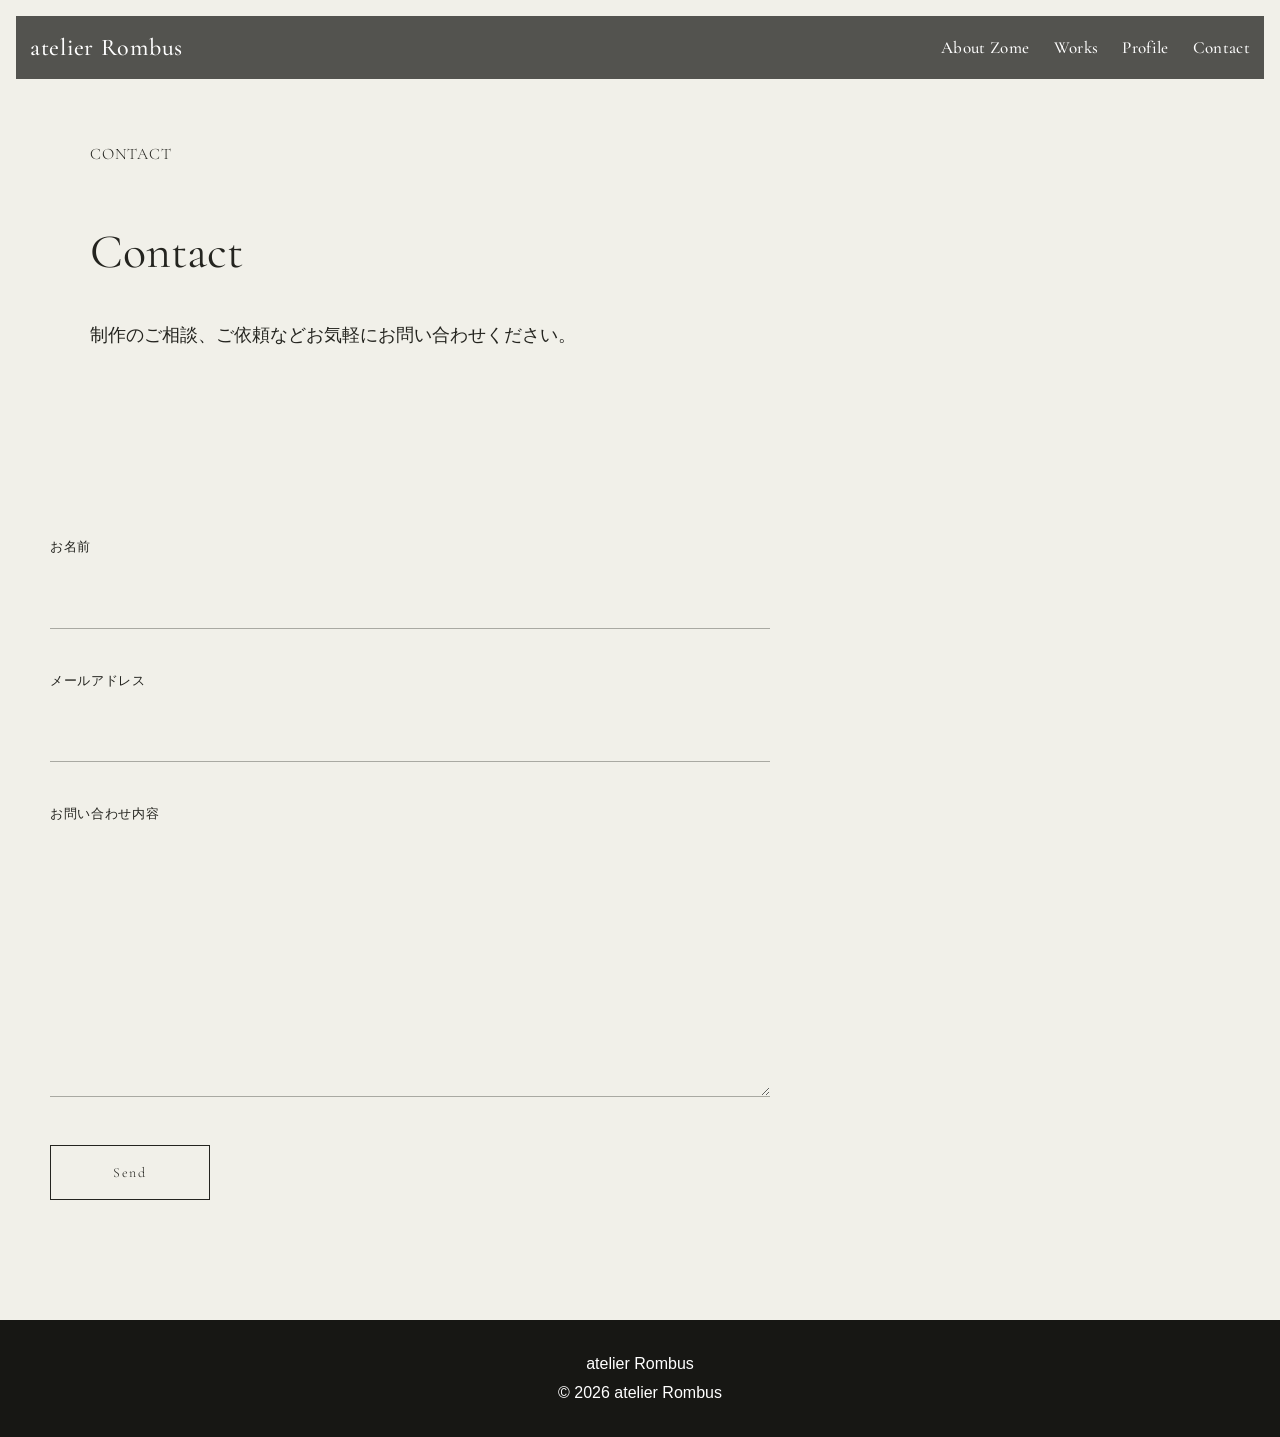
==== contact.html @ 57597d6b "Complete responsive site and navigation" ====
<!DOCTYPE html>
<html lang="ja">
<head>
  <meta charset="UTF-8">

  <meta
    name="viewport"
    content="width=device-width, initial-scale=1.0"
  >

  <meta
    name="description"
    content="atelier Rombusへのお問い合わせはこちらから。"
  >

  <title>Contact | atelier Rombus</title>

  <link rel="preconnect" href="https://fonts.googleapis.com">
  <link rel="preconnect" href="https://fonts.gstatic.com" crossorigin>

  <link
    href="https://fonts.googleapis.com/css2?family=Cormorant+Garamond:wght@300;400;500&family=Noto+Serif+JP:wght@300;400;500&display=swap"
    rel="stylesheet"
  >

  <link rel="stylesheet" href="css/style.css">
</head>

<body>

  <!-- Header -->
  <!-- Header -->
<header class="header">

  <a class="header-logo" href="index.html">
    atelier Rombus
  </a>

  <button
    class="menu-button"
    type="button"
    aria-label="メニューを開く"
    aria-expanded="false"
    aria-controls="global-nav"
  >
    <span></span>
    <span></span>
    <span></span>
  </button>

  <nav
    class="global-nav"
    id="global-nav"
    aria-label="メインナビゲーション"
  >
    <ul>
      <li><a href="index.html#zome">About Zome</a></li>
      <li><a href="index.html#works">Works</a></li>
      <li><a href="profile.html">Profile</a></li>
      <li><a href="contact.html">Contact</a></li>
    </ul>
  </nav>

</header>


  <main>

    <!-- Contact Intro -->
    <section class="zome-intro">
      <div class="section-inner">

        <p class="section-label">
          CONTACT
        </p>

        <h1>
          Contact
        </h1>

        <p class="zome-lead">
          制作のご相談、ご依頼などお気軽にお問い合わせください。
        </p>

      </div>
    </section>


    <!-- Contact Form -->
    <section class="contact-section contact-page">
      <div class="section-inner">

        <form class="contact-form">

          <div class="form-group">
            <label for="name">お名前</label>
            <input
              type="text"
              id="name"
              name="name"
              required
            >
          </div>

          <div class="form-group">
            <label for="email">メールアドレス</label>
            <input
              type="email"
              id="email"
              name="email"
              required
            >
          </div>

          <div class="form-group">
            <label for="message">お問い合わせ内容</label>
            <textarea
              id="message"
              name="message"
              rows="8"
              required
            ></textarea>
          </div>

          <div class="form-submit">
            <button type="submit">
              Send
            </button>
          </div>

        </form>

      </div>
    </section>

  </main>


  <!-- Footer -->
  <footer class="footer">
    <div class="section-inner">

      <p class="footer-logo">
        atelier Rombus
      </p>

      <p class="footer-copy">
        &copy; 2026 atelier Rombus
      </p>

    </div>
  </footer>
<script>
  const menuButton = document.querySelector(".menu-button");
  const globalNav = document.querySelector(".global-nav");

  menuButton.addEventListener("click", () => {
    menuButton.classList.toggle("is-open");
    globalNav.classList.toggle("is-open");

    const isOpen = menuButton.classList.contains("is-open");
    menuButton.setAttribute("aria-expanded", isOpen);
  });
</script>
</body>
</html>
---- css/style.css ----
@charset "UTF-8";

/* =========================
   Base
========================= */

:root {
  --color-white: #ffffff;
  --color-black: #171714;
  --color-text: #24241f;
  --color-bg: #f1f0e9;
  --color-line: rgba(255, 255, 255, 0.75);
  --font-serif: "Cormorant Garamond", serif;
  --font-sans: "Noto Sans JP", sans-serif;
}

*,
*::before,
*::after {
  box-sizing: border-box;
}

html {
  scroll-behavior: smooth;
}

body {
  margin: 0;
  color: var(--color-text);
  background: var(--color-bg);
  font-family: var(--font-sans);
  font-weight: 300;
  line-height: 1.8;
}

img {
  display: block;
  width: 100%;
}

a {
  color: inherit;
  text-decoration: none;
}

ul {
  margin: 0;
  padding: 0;
  list-style: none;
}

button {
  padding: 0;
  border: 0;
  background: transparent;
  color: inherit;
  font: inherit;
}


/* =========================
   Header
========================= */

.header {
  position: fixed;
  z-index: 100;
  top: 16px;
  right: 16px;
  left: 16px;

  display: flex;
  align-items: center;
  justify-content: space-between;

  padding: 10px 14px;

  background: rgba(23, 23, 20, 0.72);

  color: var(--color-white);
  text-shadow: none;
}

.header.is-dark {
  color: var(--color-white);
}

.header.is-dark .menu-button span {
  background: var(--color-white);
}

.header-logo {
  display: inline-block;
  font-family: var(--font-serif);
  font-size: 24px;
  font-weight: 500;
  letter-spacing: 0.03em;
}

.global-nav ul {
  display: flex;
  gap: 24px;
}

.global-nav a {
  display: block;
  padding: 4px 0;
  font-family: var(--font-serif);
  font-size: 17px;
  font-weight: 500;
  line-height: 1.5;
  letter-spacing: 0.02em;
  transition: opacity 0.3s ease;
}

.global-nav a:hover {
  opacity: 0.6;
}

.menu-button {
  display: none;
}

.header.is-dark {
  color: #222;
  text-shadow: none;
}


/* =========================
   Hero
========================= */

.hero {
  position: relative;
  min-height: 100svh;
  overflow: hidden;
  color: var(--color-white);
  background: #333;
}

.hero-slides {
  position: absolute;
  inset: 0;
}

.hero-image {
  position: absolute;
  inset: 0;
  width: 100%;
  height: 100%;
  object-fit: cover;
  object-position: center;

  opacity: 0;
  transition: opacity 1.5s ease;
}

.hero-image.is-active {
  opacity: 1;
}

/* Hero slide dots */
.hero-dots {
  position: absolute;
  z-index: 3;
  left: 50%;
  bottom: 32px;
  transform: translateX(-50%);

  display: flex;
  gap: 10px;
}

.hero-dot {
  width: 7px;
  height: 7px;
  border-radius: 50%;

  background: rgba(255, 255, 255, 0.45);
  transition: background 0.4s ease, transform 0.4s ease;
}

.hero-dot.is-active {
  background: #fff;
  transform: scale(1.25);
}

.hero-overlay {
  position: absolute;
  inset: 0;
  background:
    linear-gradient(
      90deg,
      rgba(0, 0, 0, 0.52) 0%,
      rgba(0, 0, 0, 0.22) 38%,
      rgba(0, 0, 0, 0.03) 70%
    );
}

.hero-content {
  position: relative;
  z-index: 2;
  display: flex;
  min-height: 100svh;
  align-items: center;
  padding: 60px 7vw 120px 8vw;
}

.hero-copy {
  width: min(520px, 48vw);
  padding: 38px 42px 40px;
  border: 2px solid rgba(255,255,255,.9);
  border-radius: 28px;
}

.hero-small-title {
  margin: 0 0 2px;
  font-family: var(--font-serif);
  font-size: clamp(20px, 2vw, 30px);
  font-weight: 300;
  line-height: 1;
}

.hero-title {
  margin: 0 0 26px;
  font-family: var(--font-serif);
  font-size: clamp(72px, 9vw, 138px);
  font-weight: 300;
  line-height: 0.84;
  letter-spacing: -0.04em;
}

.hero-category {
  margin: 0 0 10px;
  font-family: var(--font-serif);
  font-size: 12px;
  font-weight: 500;
  letter-spacing: 0.03em;
}

.hero-catch {
  margin: 0 0 12px;
  font-size: clamp(24px, 2.6vw, 38px);
  font-weight: 500;
  line-height: 1.35;
  letter-spacing: 0.04em;
}

.hero-description {
  margin: 0 0 22px;
  font-size: 12px;
  line-height: 1.9;
}

.hero-link {
  position: relative;
  display: inline-block;
  padding-bottom: 5px;
  font-size: 13px;
  letter-spacing: 0.08em;
}

.hero-link::after {
  position: absolute;
  right: 0;
  bottom: 0;
  left: 0;
  height: 1px;
  background: var(--color-white);
  content: "";
  transform-origin: left;
  transition: transform 0.3s ease;
}

.hero-link:hover::after {
  transform: scaleX(0.45);
}

.photo-link {
  position: absolute;
  bottom: 32px;
  left: 13vw;
  z-index: 3;
  display: grid;

  width: 150px;
  height: 48px;

  place-items: center;

  border: 2px solid rgba(255, 255, 255, 0.8);
  border-radius: 999px;

  font-size: 15px;

  letter-spacing: 0.08em;
}

.photo-link:hover {
  background: var(--color-white);
  color: var(--color-black);
}

.scroll {
  position: absolute;
  right: 24px;
  bottom: 20px;
  z-index: 3;
  display: flex;
  align-items: center;
  gap: 10px;
  writing-mode: vertical-rl;
}

.scroll span:first-child {
  font-family: var(--font-serif);
  font-size: 11px;
  letter-spacing: 0.12em;
}

.scroll-line {
  display: block;
  width: 1px;
  height: 48px;
  background: rgba(255, 255, 255, 0.8);
}


/* =========================
   Common section
========================= */

.section-inner {
  width: min(1180px, calc(100% - 48px));
  margin-inline: auto;
}

.section-inner.narrow {
  width: min(760px, calc(100% - 48px));
}

.section-label {
  margin: 0 0 4px;
  font-family: var(--font-serif);
  font-size: 16px;
  letter-spacing: 0.05em;
}

.section-title {
  margin: 0;
  font-family: var(--font-serif);
  font-size: clamp(42px, 5vw, 72px);
  font-weight: 300;
  line-height: 1;
}


/* =========================
   Zome
========================= */

.zome-section {
  padding: 140px 0;
}

.zome-heading {
  margin-bottom: 70px;
}

.zome-content {
  display: grid;
  grid-template-columns: minmax(0, 1.15fr) minmax(300px, 0.85fr);
  align-items: center;
  gap: clamp(40px, 7vw, 100px);
}

.zome-image-wrap {
  overflow: hidden;
  border-radius: 2px;
}

.zome-image {
  aspect-ratio: 5 / 4;
  object-fit: cover;
}

.zome-text {
  font-size: 15px;
}

.zome-text p {
  margin: 0 0 24px;
}

.text-link {
  position: relative;
  display: inline-block;
  margin-top: 14px;
  padding-bottom: 5px;
  font-family: var(--font-serif);
  font-size: 17px;
  letter-spacing: 0.04em;
}

.text-link::after {
  position: absolute;
  right: 0;
  bottom: 0;
  left: 0;
  height: 1px;
  background: currentColor;
  content: "";
}


/* =========================
   Works
========================= */

.works-section {
  padding: 140px 0 160px;
  background: #272722;
  color: var(--color-white);
}

.works-grid {
  display: grid;
  grid-template-columns: repeat(3, 1fr);
  gap: 28px;
  margin-top: 70px;
}

.work-card {
  display: block;
  color: inherit;
  text-decoration: none;
  overflow: hidden;
}

.work-card-image {
  position: relative;
  overflow: hidden;
  aspect-ratio: 4 / 5;
}

.work-card-image img {
  width: 100%;
  height: 100%;
  object-fit: cover;
  transition: transform .6s ease;
}

.work-card:hover img {
  transform: scale(1.05);
}

.work-number {
  margin: 18px 0 10px;
  font-family: var(--font-serif);
  font-size: 16px;
  letter-spacing: .18em;
  opacity: .55;
}

.work-card h3 {
  margin: 0;
  font-family: var(--font-serif);
  font-size: clamp(26px, 3vw, 38px);
  font-weight: 300;
  line-height: 1.2;
}

/* =========================
   Profile
========================= */

.profile-section {
  padding: 150px 0;
  background: var(--color-bg);
}

.profile-heading {
  margin-bottom: 70px;
}

.profile-content {
  display: grid;
  grid-template-columns: 1.15fr 0.85fr;
  align-items: center;
  gap: clamp(50px, 8vw, 110px);
}

.profile-image-wrap {
  overflow: hidden;
}

.profile-image {
  display: block;
  width: 100%;
  aspect-ratio: 16 / 10;
  object-fit: cover;
  object-position: center;
}

.profile-body {
  max-width: 520px;
}

.profile-role {
  margin: 0 0 18px;
  font-family: var(--font-serif);
  font-size: 16px;
  letter-spacing: 0.08em;
  opacity: 0.7;
}

.profile-lead {
  margin: 0 0 32px;
  font-family: var(--font-serif);
  font-size: clamp(24px, 2.6vw, 38px);
  font-weight: 300;
  line-height: 1.6;
}

.profile-text {
  margin: 0 0 24px;
  color: #555;
  font-size: 16px;
  line-height: 2.2;
}


/* =========================
   Contact
========================= */

.contact-section {
  position: relative;
  overflow: hidden;
  padding: 150px 0;
  background:
    linear-gradient(
      rgba(31, 31, 27, 0.82),
      rgba(31, 31, 27, 0.82)
    ),
    url("../images/hero-main.jpg") center / cover;
  color: var(--color-white);
  text-align: center;
}

.contact-section .section-label {
  margin-bottom: 8px;
}

.contact-section .section-title {
  margin-bottom: 44px;
}

.contact-lead {
  margin: 0 0 24px;
  font-family: var(--font-serif);
  font-size: clamp(26px, 3vw, 40px);
  font-weight: 300;
  line-height: 1.6;
}

.contact-text {
  max-width: 620px;
  margin: 0 auto 40px;
  font-size: 15px;
  line-height: 2;
}

.contact-button {
  display: inline-flex;
  min-width: 220px;
  min-height: 58px;
  align-items: center;
  justify-content: center;
  gap: 18px;
  border: 1px solid rgba(255, 255, 255, 0.85);
  border-radius: 999px;
  font-family: var(--font-serif);
  font-size: 18px;
  letter-spacing: 0.08em;
  transition:
    background 0.3s ease,
    color 0.3s ease,
    transform 0.3s ease;
}

.contact-button span {
  transition: transform 0.3s ease;
}

.contact-button:hover {
  background: var(--color-white);
  color: var(--color-black);
  transform: translateY(-2px);
}

.contact-button:hover span {
  transform: translateX(6px);
}


/* =========================
   Footer
========================= */

.footer {
  padding: 30px 24px;
  background: var(--color-black);
  color: var(--color-white);
  text-align: center;
}

.footer p {
  margin: 0;
}

/* =========================
   Scroll Animation
========================= */

.fade-up {
  opacity: 0;
  transform: translateY(40px);
  transition:
    opacity 0.8s ease,
    transform 0.8s ease;
}

.fade-up.is-visible {
  opacity: 1;
  transform: translateY(0);
}

/* =========================
   Tablet
========================= */

@media (max-width: 900px) {

  .header {
    top: 22px;
    right: 22px;
    left: 22px;
    display: flex;
    align-items: center;
    justify-content: space-between;
  }

  .header-logo {
    margin: 0;
    font-size: 19px;
  }

  .menu-button {
    position: relative;
    z-index: 102;
    display: flex;
    width: 36px;
    height: 30px;
    flex-direction: column;
    justify-content: center;
    gap: 6px;
    cursor: pointer;
  }

  .menu-button span {
    display: block;
    width: 100%;
    height: 1px;
    background: var(--color-white);
    transition:
      transform 0.3s ease,
      opacity 0.3s ease;
  }

  .menu-button.is-open span:nth-child(1) {
    transform: translateY(7px) rotate(45deg);
  }

  .menu-button.is-open span:nth-child(2) {
    opacity: 0;
  }

  .menu-button.is-open span:nth-child(3) {
    transform: translateY(-7px) rotate(-45deg);
  }

  .global-nav {
  position: fixed;
  inset: 0;
  z-index: 101;
  display: grid;
  place-items: center;
  background: rgba(23, 23, 20, 0.96);
  color: var(--color-white);
  opacity: 0;
  pointer-events: none;
  transition: opacity 0.3s ease;
}

.global-nav.is-open {
  opacity: 1;
  pointer-events: auto;
}

.global-nav ul {
  display: block;
  text-align: center;
}

.global-nav li {
  margin-bottom: 18px;
}

.global-nav li:last-child {
  margin-bottom: 0;
}

.global-nav a {
  padding: 8px;
  font-size: 34px;
}

  .photo-link {
    left: 24px;
  }

  .zome-content {
    grid-template-columns: 1fr;
  }

  .works-grid {
    grid-template-columns: 1fr;
    gap: 60px;
  }

  .work-card-image {
    aspect-ratio: 16 / 10;
  }

  .profile-content {
  grid-template-columns: 1fr;
  gap: 40px;
}

}

/* =========================
   Scroll Animation
========================= */

.fade-up {
  opacity: 0;
  transform: translateY(40px);
  transition:
    opacity 0.8s ease,
    transform 0.8s ease;
}

.fade-up.is-visible {
  opacity: 1;
  transform: translateY(0);
}

/* =========================
   Smartphone
========================= */

@media (max-width: 600px) {

  .hero {
    min-height: 100svh;
  }

  .hero-image {
    object-position: 57% center;
  }

  .hero-image-zome {
  object-position: 50% center;
  }

  .hero-overlay {
    background:
      linear-gradient(
        180deg,
        rgba(31, 31, 27, 0.72) 10%,
        rgba(31, 31, 27, 0.58) 100%
      );
  }

.hero-content {
  padding: 60px 6vw 100px;
}

.hero-copy {
  width: min(100%, 260px);
  border: 2px solid rgba(255, 255, 255, 0.9);
  padding: 38px 14px;
}

  .hero-small-title {
    font-size: 19px;
  }

  .hero-title {
  margin-bottom: 22px;
  font-size: clamp(60px, 19vw, 86px);
}

  .hero-category {
    font-size: 10px;
    line-height: 1.5;
  }

  .hero-catch {
  font-size: 27px;
  line-height: 1.45;
}

 .hero-description {
  font-size: 12px;
  line-height: 1.8;
}

  .hero-description br {
    display: none;
  }

  .photo-link {
    bottom: 24px;
    left: 18px;
    width: 116px;
    height: 38px;
  }

  .scroll {
    right: 14px;
  }

  .zome-section,
  .works-section,
  .profile-section,
  .contact-section {
    padding: 95px 0;
  }

  .section-inner,
  .section-inner.narrow {
    width: min(100% - 36px, 1180px);
  }

  .zome-heading {
    margin-bottom: 45px;
  }

  .zome-content {
    gap: 34px;
  }

  .profile-text {
    margin-top: 38px;
    font-size: 14px;
  }

  .contact-section {
  padding: 120px 0;
}

.contact-section .section-title {
  margin-bottom: 32px;
}

.contact-lead {
  font-size: 25px;
}

.contact-text {
  font-size: 14px;
}

.contact-button{
  transition:
    background .3s,
    color .3s,
    transform .3s,
    box-shadow .3s;
}
.contact-button:hover{
  transform: translateY(-2px);
  box-shadow: 0 12px 30px rgba(0,0,0,.18);
}

}
/* ==============================
   Zome Detail
============================== */

.zome-intro {
  padding: 140px 24px 80px;
}

.zome-intro .section-inner,
.zome-gallery .section-inner {
  width: min(1100px, 90%);
  margin: 0 auto;
}

.zome-intro h1 {
  font-family: "Cormorant Garamond", serif;
  font-size: 48px;
  font-weight: 400;
  margin-bottom: 24px;
}

.zome-lead {
  font-size: 18px;
  margin-bottom: 24px;
}

.zome-text {
  max-width: 700px;
  line-height: 2;
}


/* Gallery */

.zome-gallery {
  padding: 40px 24px 120px;
}
/* Zome Structure */

.zome-structure {
  display: grid;
  grid-template-columns: 1fr 1fr;
  gap: 64px;
  align-items: center;
  margin-top: 120px;
}

.zome-structure-image img {
  display: block;
  width: 100%;
  height: auto;
}

.zome-structure-text h2 {
  font-family: "Cormorant Garamond", serif;
  font-size: 36px;
  font-weight: 400;
  margin-bottom: 24px;
}

.zome-structure-text p {
  line-height: 2;
}


@media (max-width: 768px) {

  .zome-structure {
    grid-template-columns: 1fr;
    gap: 32px;
    margin-top: 80px;
  }

}

.gallery-wide {
  margin-bottom: 80px;
}

.gallery-wide img {
  display: block;
  width: 100%;
  height: auto;
}

.gallery-pair {
  display: grid;
  grid-template-columns: repeat(2, 1fr);
  gap: 32px;
  margin-bottom: 80px;
}

.gallery-portrait {
  aspect-ratio: 3 / 4;
}

.image-placeholder {
  width: 100%;
  height: 100%;
  display: flex;
  align-items: center;
  justify-content: center;
  background: #e8e5dc;
  color: #777;
  font-size: 14px;
}
.gallery-portrait img {
  width: 100%;
  height: 100%;
  object-fit: cover;
  display: block;
}

/* Smartphone */

@media (max-width: 768px) {

  .zome-intro {
    padding: 110px 20px 60px;
  }

  .zome-intro h1 {
    font-size: 36px;
  }

  .gallery-pair {
    grid-template-columns: 1fr 1fr;
    gap: 12px;
    margin-bottom: 48px;
  }

  .gallery-wide {
    margin-bottom: 48px;
  }

  .zome-gallery {
    padding: 20px 20px 80px;
  }

}
/* ========================================
   Woodworks
======================================== */

.woodworks-pair {
  display: grid;
  grid-template-columns: 1fr 1fr;
  gap: 32px;
  align-items: start;
  margin-bottom: 72px;
}

.woodworks-item {
  width: 100%;
}

.woodworks-item img {
  display: block;
  width: 100%;
  height: auto;
}

.zome-gallery .gallery-wide {
  margin-bottom: 72px;
}

.zome-gallery .gallery-wide img {
  display: block;
  width: 100%;
  height: auto;
}


/* Woodworks Smartphone */
@media (max-width: 768px) {

  .woodworks-pair {
    grid-template-columns: 1fr;
    gap: 32px;
    margin-bottom: 48px;
  }

  .zome-gallery .gallery-wide {
    margin-bottom: 48px;
  }

}

/* Smartphone */
@media (max-width: 768px) {

  .woodworks-pair {
    grid-template-columns: 1fr;
    gap: 24px;
    margin-bottom: 32px;
  }

}
/* ========================================
   Woodworks
======================================== */

.woodworks-pair {
  display: grid;
  grid-template-columns: 1fr 1fr;
  gap: 32px;
  align-items: start;
  margin-bottom: 72px;
}

.woodworks-item {
  width: 100%;
}

.woodworks-item img {
  display: block;
  width: 100%;
  height: auto;
}

.zome-gallery .gallery-wide {
  margin-bottom: 72px;
}

.zome-gallery .gallery-wide img {
  display: block;
  width: 100%;
  height: auto;
}


/* Woodworks Smartphone */
@media (max-width: 768px) {

  .woodworks-pair {
    grid-template-columns: 1fr;
    gap: 32px;
    margin-bottom: 48px;
  }

  .zome-gallery .gallery-wide {
    margin-bottom: 48px;
  }

}
/* ========================================
   Profile
======================================== */

.profile-section {
  padding: 20px 0 120px;
}

.profile-grid {
  display: grid;
  grid-template-columns: 0.9fr 1.1fr;
  gap: 72px;
  align-items: center;
}

.profile-placeholder {
  width: 100%;
  height: 420px;
  display: flex;
  align-items: center;
  justify-content: center;
  background: #e8e6df;
  color: #777;
  font-family: var(--font-serif);
  letter-spacing: 0.15em;
  font-size: 14px;
}

.profile-content h2 {
  margin: 16px 0 8px;
  font-size: 36px;
  font-weight: 400;
}

.profile-role {
  margin-bottom: 32px;
  font-size: 14px;
  letter-spacing: 0.08em;
}

.profile-text p {
  margin-bottom: 20px;
}

.profile-note {
  margin-top: 28px;
  font-size: 12px;
  opacity: 0.6;
}


/* Profile Smartphone */
@media (max-width: 768px) {

  .profile-section {
    padding: 20px 20px 80px;
  }

  .profile-grid {
    grid-template-columns: 1fr;
    gap: 40px;
  }

  .profile-placeholder {
    height: 360px;
  }

  .profile-content h2 {
    font-size: 30px;
  }

}
/* ========================================
   Contact
======================================== */

.contact-page {
  padding: 80px 0 120px;
  background: var(--color-bg);
  background-image: none;
  color: var(--color-text);
  text-align: left;
}

.contact-form {
  max-width: 720px;
  margin: 0;
}

.contact-form,
.contact-form label,
.contact-form input,
.contact-form textarea {
  color: var(--color-text);
}

.form-group {
  margin-bottom: 40px;
}

.form-group label {
  display: block;
  margin-bottom: 12px;
  font-size: 13px;
  letter-spacing: 0.05em;
}

.form-group input,
.form-group textarea {
  display: block;
  width: 100%;
  padding: 14px 0;
  border: none;
  border-bottom: 1px solid rgba(36, 36, 31, 0.35);
  border-radius: 0;
  outline: none;
  background: transparent;
  color: var(--color-text);
  font: inherit;
}

.form-group textarea {
  resize: vertical;
}

.form-group input:focus,
.form-group textarea:focus {
  border-bottom-color: var(--color-text);
}

.form-submit {
  margin-top: 48px;
}

.form-submit button {
  min-width: 160px;
  padding: 14px 32px;
  border: 1px solid var(--color-text);
  background: transparent;
  color: var(--color-text);
  font-family: var(--font-serif);
  font-size: 14px;
  letter-spacing: 0.12em;
  cursor: pointer;
  transition: 0.3s;
}

.form-submit button:hover {
  background: var(--color-text);
  color: var(--color-bg);
}


/* Contact Smartphone */
@media (max-width: 768px) {

  .contact-page {
  padding: 20px 20px 80px;
}

  .form-group {
    margin-bottom: 32px;
  }

  .form-submit button {
    width: 100%;
  }

}
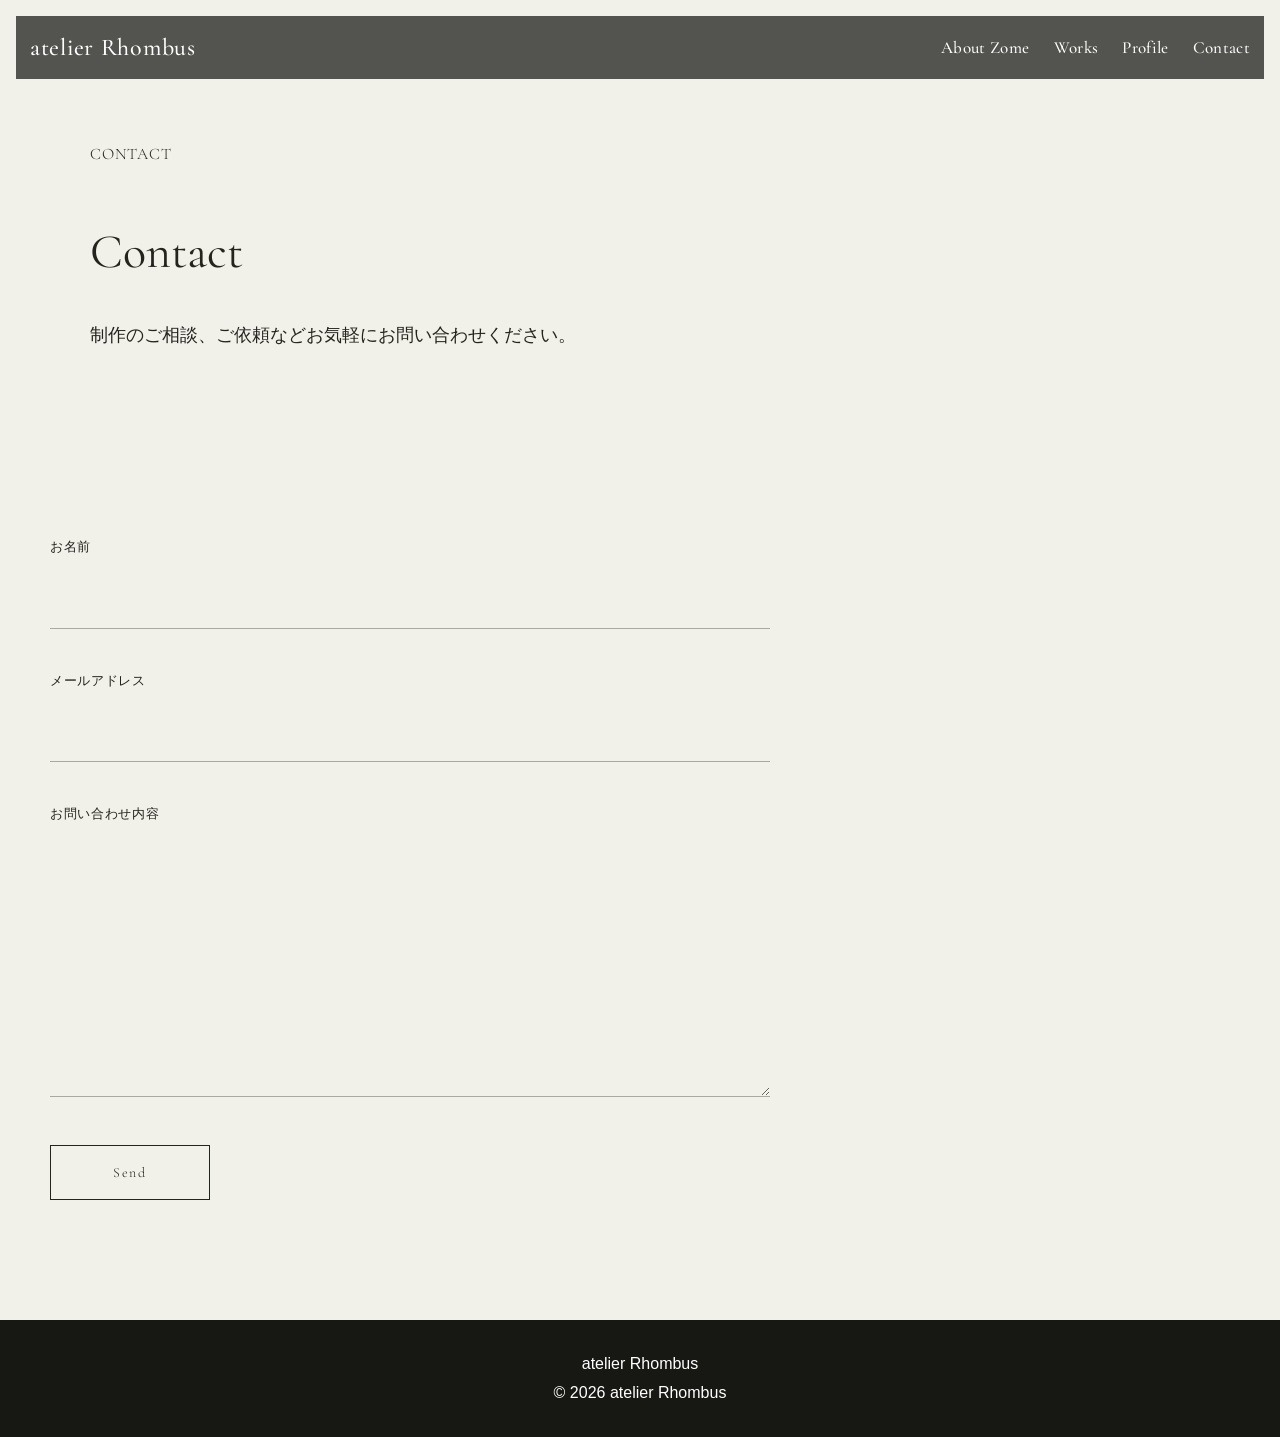
==== commit a2fda382: "Fix Rhombus spelling and hero title sizing" ====
--- a/contact.html
+++ b/contact.html
@@ -10,10 +10,12 @@
 
   <meta
     name="description"
-    content="atelier Rombusへのお問い合わせはこちらから。"
+    content="atelier Rhombusへのお問い合わせはこちらから。"
   >
 
-  <title>Contact | atelier Rombus</title>
+  <title>Contact | atelier Rhombus</title>
+
+  <link rel="icon" type="image/png" href="images/favicon.png">
 
   <link rel="preconnect" href="https://fonts.googleapis.com">
   <link rel="preconnect" href="https://fonts.gstatic.com" crossorigin>
@@ -33,7 +35,7 @@
 <header class="header">
 
   <a class="header-logo" href="index.html">
-    atelier Rombus
+    atelier Rhombus
   </a>
 
   <button
@@ -141,11 +143,11 @@
     <div class="section-inner">
 
       <p class="footer-logo">
-        atelier Rombus
+        atelier Rhombus
       </p>
 
       <p class="footer-copy">
-        &copy; 2026 atelier Rombus
+        &copy; 2026 atelier Rhombus
       </p>
 
     </div>
--- a/css/style.css
+++ b/css/style.css
@@ -225,7 +225,7 @@
 .hero-title {
   margin: 0 0 26px;
   font-family: var(--font-serif);
-  font-size: clamp(72px, 9vw, 138px);
+  font-size: clamp(72px, 9vw, 126px);
   font-weight: 300;
   line-height: 0.84;
   letter-spacing: -0.04em;
@@ -484,21 +484,21 @@
   margin-bottom: 70px;
 }
 
-.profile-content {
+.profile-grid {
   display: grid;
   grid-template-columns: 1.15fr 0.85fr;
   align-items: center;
   gap: clamp(50px, 8vw, 110px);
 }
 
-.profile-image-wrap {
+.profile-image {
   overflow: hidden;
 }
 
-.profile-image {
-  display: block;
-  width: 100%;
-  aspect-ratio: 16 / 10;
+.profile-image img {
+  display: block;
+  width: 100%;
+  aspect-ratio: 4 / 3;
   object-fit: cover;
   object-position: center;
 }
@@ -811,7 +811,7 @@
 
   .hero-title {
   margin-bottom: 22px;
-  font-size: clamp(60px, 19vw, 86px);
+  font-size: clamp(54px, 16vw, 72px);
 }
 
   .hero-category {
